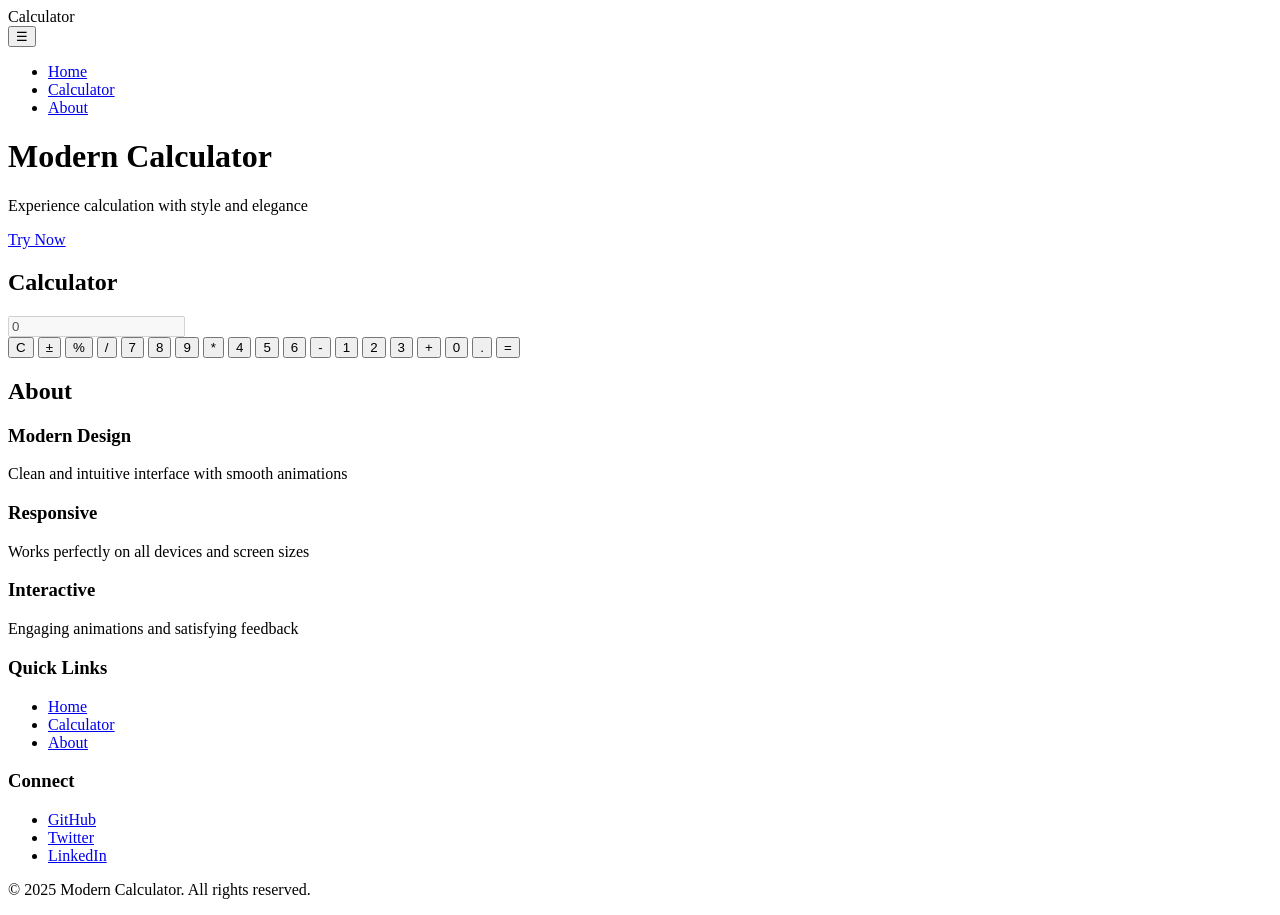
==== index.html @ ce49ef27 "added index.html" ====
<!DOCTYPE html>
<html lang="en">
<head>
    <meta charset="UTF-8">
    <meta name="viewport" content="width=device-width, initial-scale=1.0, maximum-scale=1.0, user-scalable=no">
    <meta name="theme-color" content="#6366f1">
    <meta name="apple-mobile-web-app-capable" content="yes">
    <meta name="apple-mobile-web-app-status-bar-style" content="black-translucent">
    <meta name="description" content="A modern, interactive calculator tool with beautiful animations and responsive design">
    <meta name="keywords" content="calculator, modern design, interactive, animations, responsive">
    <meta property="og:title" content="Modern Interactive Calculator">
    <meta property="og:description" content="Experience a beautifully designed calculator with smooth animations">
    <meta property="og:type" content="website">
    <link rel="stylesheet" href="styles.css">
    <link rel="preconnect" href="https://fonts.googleapis.com">
    <link rel="preconnect" href="https://fonts.gstatic.com" crossorigin>
    <link href="https://fonts.googleapis.com/css2?family=Poppins:wght@400;500;600;700&display=swap" rel="stylesheet">
    <title>Modern Interactive Calculator</title>
</head>
<body>
    <!-- Navigation -->
    <nav class="sticky-nav fade-in">
        <div class="logo">Calculator</div>
        <button class="menu-toggle" aria-label="Toggle menu">☰</button>
        <ul class="nav-links">
            <li><a href="#home">Home</a></li>
            <li><a href="#calculator">Calculator</a></li>
            <li><a href="#about">About</a></li>
        </ul>
    </nav>

    <!-- Hero Section -->
    <header id="home" class="hero">
        <div class="hero-content">
            <h1 class="fade-in">Modern Calculator</h1>
            <p class="fade-in">Experience calculation with style and elegance</p>
            <a href="#calculator" class="cta-button scale-in">Try Now</a>
        </div>
        <div class="hero-shapes"></div>
    </header>

    <!-- Calculator Section -->
    <section id="calculator" class="tool-section">
        <div class="section-container">
            <h2 class="fade-in">Calculator</h2>
            <div class="calculator scale-in">
                <input type="text" id="display" disabled value="0">
                <div class="buttons">
                    <button class="operator">C</button>
                    <button class="operator">±</button>
                    <button class="operator">%</button>
                    <button class="operator">/</button>
                    <button>7</button>
                    <button>8</button>
                    <button>9</button>
                    <button class="operator">*</button>
                    <button>4</button>
                    <button>5</button>
                    <button>6</button>
                    <button class="operator">-</button>
                    <button>1</button>
                    <button>2</button>
                    <button>3</button>
                    <button class="operator">+</button>
                    <button class="span-2">0</button>
                    <button>.</button>
                    <button class="operator">=</button>
                </div>
            </div>
        </div>
    </section>

    <!-- About Section -->
    <section id="about" class="about-section">
        <div class="section-container">
            <h2 class="fade-in">About</h2>
            <div class="features">
                <div class="feature-card scale-in">
                    <h3>Modern Design</h3>
                    <p>Clean and intuitive interface with smooth animations</p>
                </div>
                <div class="feature-card scale-in">
                    <h3>Responsive</h3>
                    <p>Works perfectly on all devices and screen sizes</p>
                </div>
                <div class="feature-card scale-in">
                    <h3>Interactive</h3>
                    <p>Engaging animations and satisfying feedback</p>
                </div>
            </div>
        </div>
    </section>

    <!-- Footer -->
    <footer class="footer">
        <div class="footer-content">
            <div class="footer-section fade-in">
                <h3>Quick Links</h3>
                <ul>
                    <li><a href="#home">Home</a></li>
                    <li><a href="#calculator">Calculator</a></li>
                    <li><a href="#about">About</a></li>
                </ul>
            </div>
            <div class="footer-section fade-in">
                <h3>Connect</h3>
                <ul class="social-links">
                    <li><a href="#" aria-label="GitHub">GitHub</a></li>
                    <li><a href="#" aria-label="Twitter">Twitter</a></li>
                    <li><a href="#" aria-label="LinkedIn">LinkedIn</a></li>
                </ul>
            </div>
        </div>
        <div class="copyright fade-in">
            <p>&copy; 2025 Modern Calculator. All rights reserved.</p>
        </div>
    </footer>

    <script src="script.js"></script>
</body>
</html>
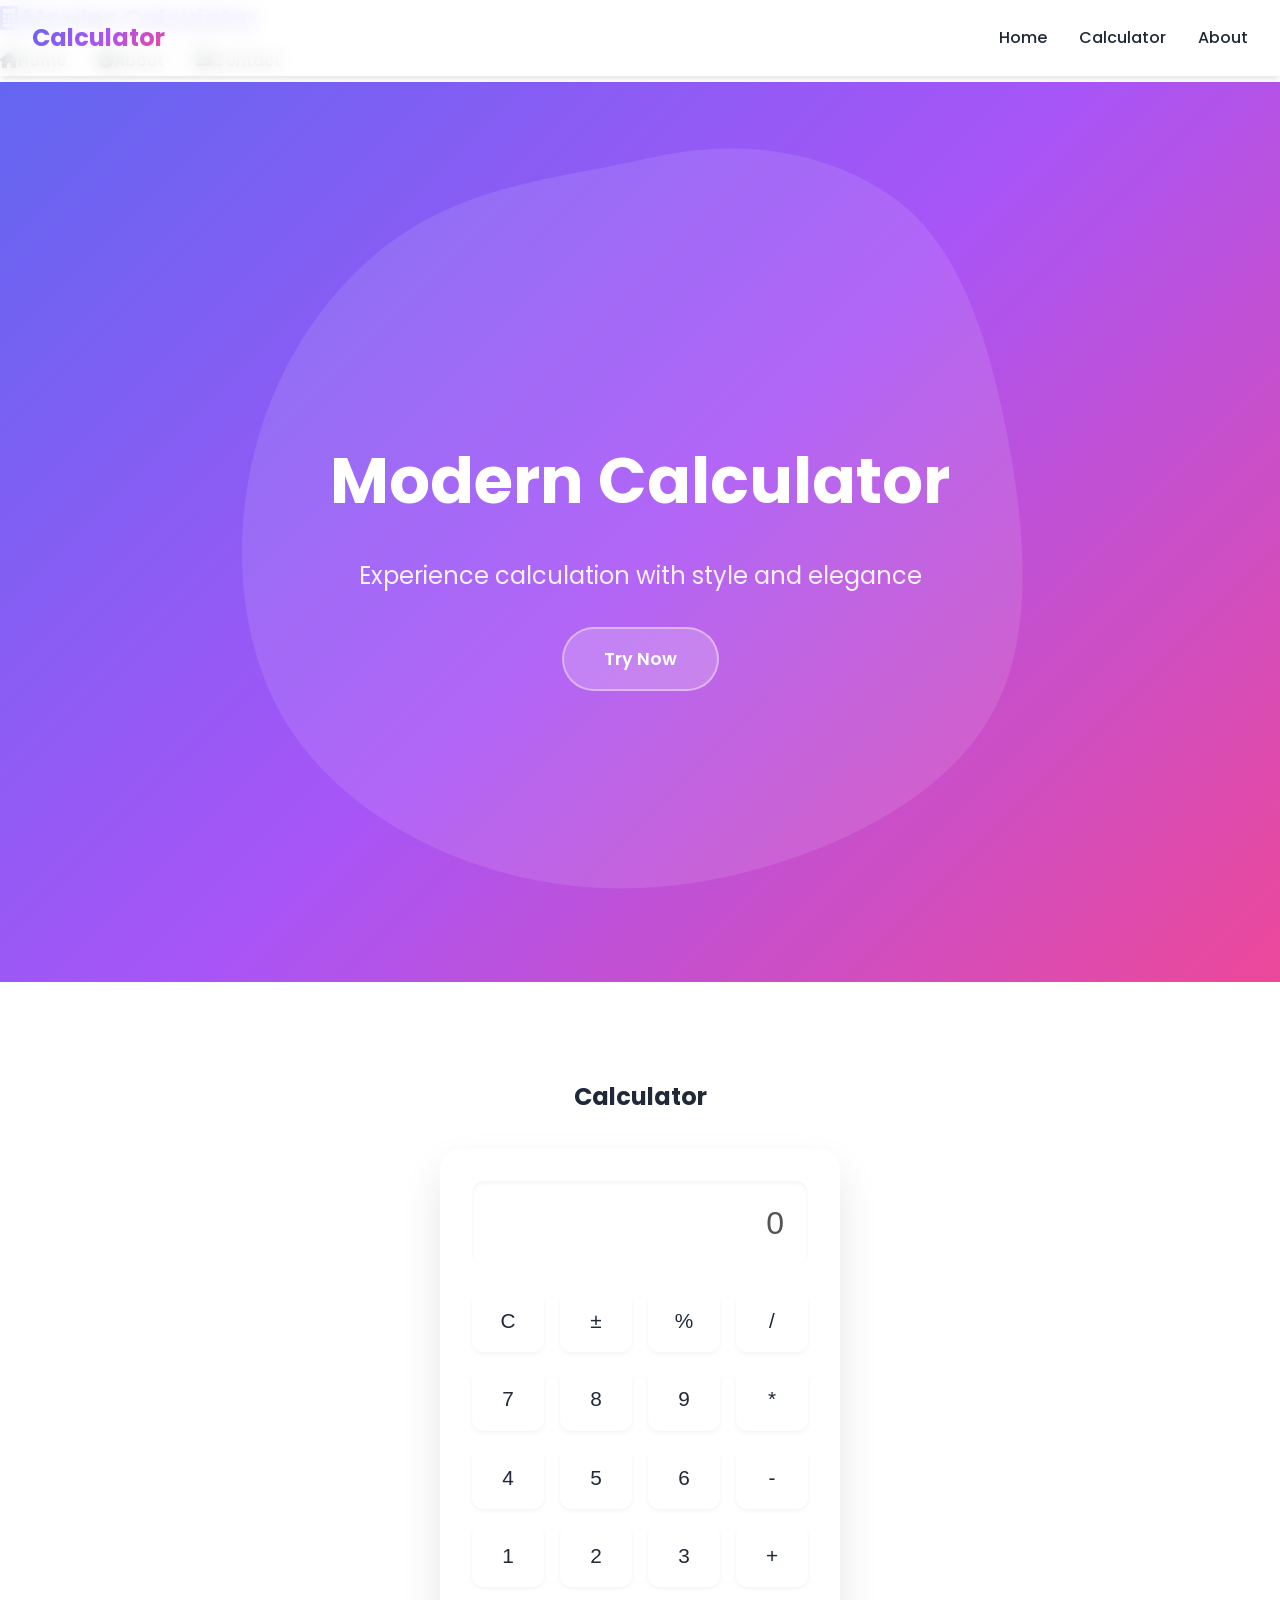
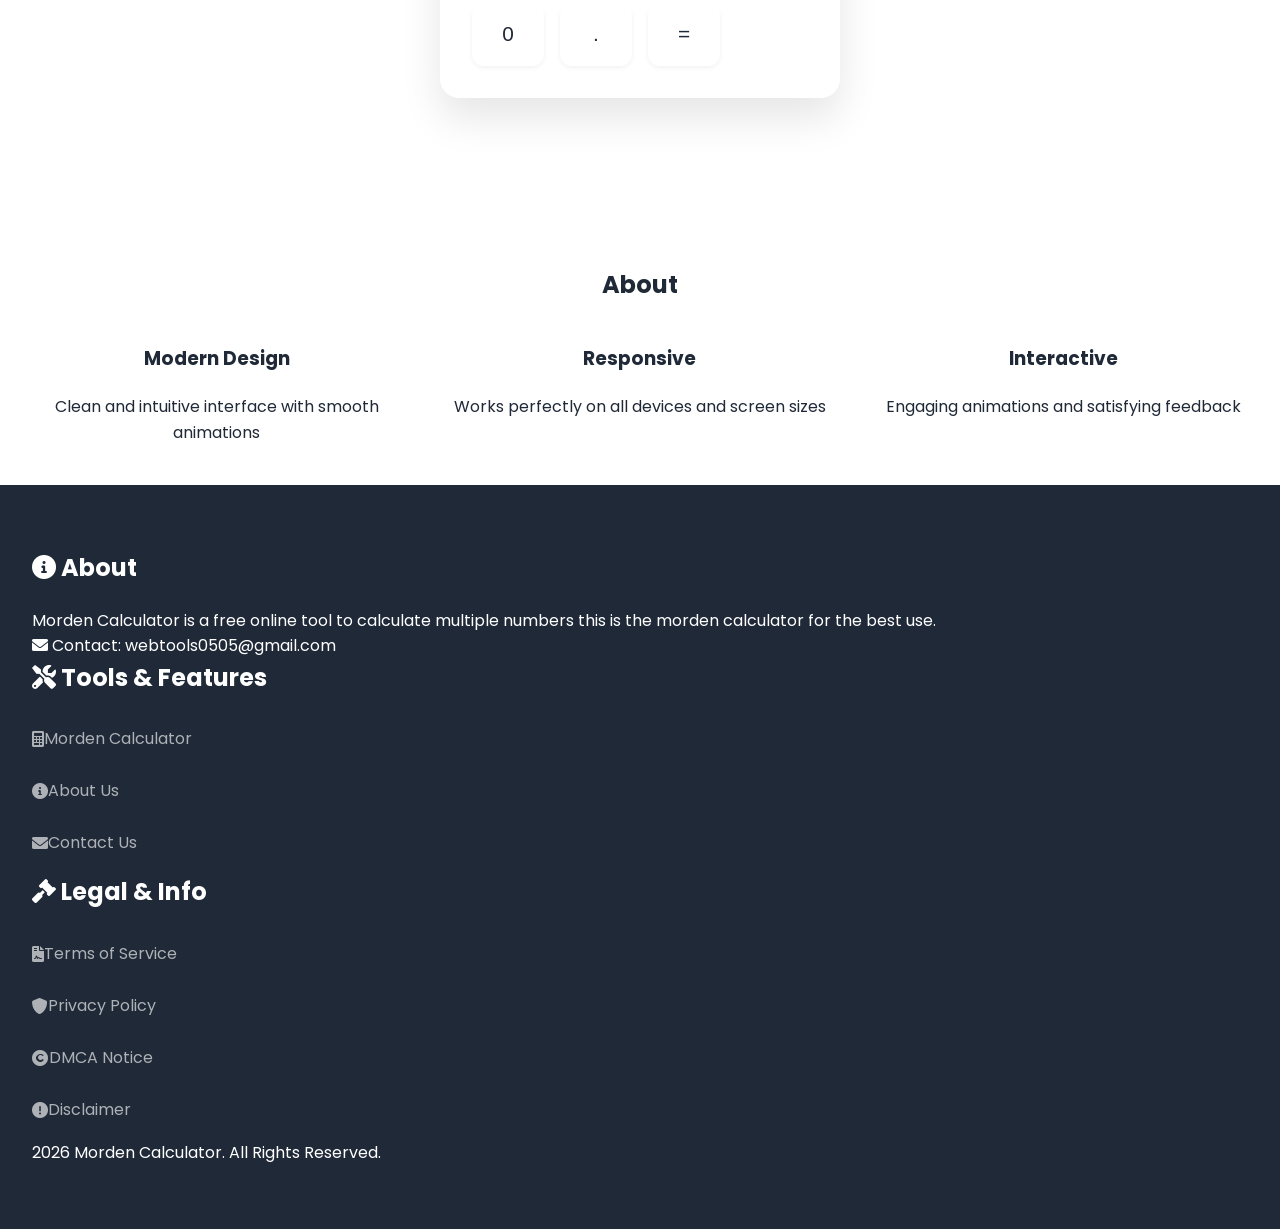
==== commit ee291cc9: "added index.html" ====
--- a/index.html
+++ b/index.html
@@ -2,22 +2,27 @@
 <html lang="en">
 <head>
     <meta charset="UTF-8">
-    <meta name="viewport" content="width=device-width, initial-scale=1.0, maximum-scale=1.0, user-scalable=no">
-    <meta name="theme-color" content="#6366f1">
-    <meta name="apple-mobile-web-app-capable" content="yes">
-    <meta name="apple-mobile-web-app-status-bar-style" content="black-translucent">
-    <meta name="description" content="A modern, interactive calculator tool with beautiful animations and responsive design">
-    <meta name="keywords" content="calculator, modern design, interactive, animations, responsive">
-    <meta property="og:title" content="Modern Interactive Calculator">
-    <meta property="og:description" content="Experience a beautifully designed calculator with smooth animations">
-    <meta property="og:type" content="website">
+    <meta name="viewport" content="width=device-width, initial-scale=1.0">
+    <title>Morden Calculator</title>
     <link rel="stylesheet" href="styles.css">
-    <link rel="preconnect" href="https://fonts.googleapis.com">
-    <link rel="preconnect" href="https://fonts.gstatic.com" crossorigin>
-    <link href="https://fonts.googleapis.com/css2?family=Poppins:wght@400;500;600;700&display=swap" rel="stylesheet">
-    <title>Modern Interactive Calculator</title>
+    <link href="https://fonts.googleapis.com/css2?family=Poppins:wght@300;400;500;600;700&display=swap" rel="stylesheet">
+    <link rel="stylesheet" href="https://cdnjs.cloudflare.com/ajax/libs/font-awesome/6.0.0/css/all.min.css">
 </head>
 <body>
+    <header class="main-header">
+        <nav class="nav-container">
+            <div class="logo">
+                <i class="fas fa-calculator"></i>
+                <span>Morden Calculator</span>
+            </div>
+            <ul class="nav-links">
+                <li><a href="index.html" class="active"><i class="fas fa-home"></i> Home</a></li>
+                <li><a href="about.html"><i class="fas fa-info-circle"></i> About</a></li>
+                <li><a href="contact.html"><i class="fas fa-envelope"></i> Contact</a></li>
+            </ul>
+        </nav>
+    </header>
+
     <!-- Navigation -->
     <nav class="sticky-nav fade-in">
         <div class="logo">Calculator</div>
@@ -91,31 +96,38 @@
         </div>
     </section>
 
-    <!-- Footer -->
-    <footer class="footer">
-        <div class="footer-content">
-            <div class="footer-section fade-in">
-                <h3>Quick Links</h3>
+    <footer>
+        <div class="footer-container">
+            <div class="footer-section">
+                <h2><i class="fas fa-info-circle"></i> About</h2>
+                <p>Morden Calculator is a free online tool to calculate multiple numbers this is the morden calculator for the best use.</p>
+                <p><i class="fas fa-envelope"></i> Contact: webtools0505@gmail.com</p>
+            </div>
+            <div class="footer-section">
+                <h2><i class="fas fa-tools"></i> Tools & Features</h2>
                 <ul>
-                    <li><a href="#home">Home</a></li>
-                    <li><a href="#calculator">Calculator</a></li>
-                    <li><a href="#about">About</a></li>
+                    <li><a href="index.html"><i class="fas fa-calculator"></i> Morden Calculator</a></li>
+                    <li><a href="about.html"><i class="fas fa-info-circle"></i> About Us</a></li>
+                    <li><a href="contact.html"><i class="fas fa-envelope"></i> Contact Us</a></li>
                 </ul>
             </div>
-            <div class="footer-section fade-in">
-                <h3>Connect</h3>
-                <ul class="social-links">
-                    <li><a href="#" aria-label="GitHub">GitHub</a></li>
-                    <li><a href="#" aria-label="Twitter">Twitter</a></li>
-                    <li><a href="#" aria-label="LinkedIn">LinkedIn</a></li>
+            <div class="footer-section">
+                <h2><i class="fas fa-gavel"></i> Legal & Info</h2>
+                <ul>
+                    <li><a href="terms.html"><i class="fas fa-file-contract"></i> Terms of Service</a></li>
+                    <li><a href="privacy.html"><i class="fas fa-shield-alt"></i> Privacy Policy</a></li>
+                    <li><a href="dmca.html"><i class="fas fa-copyright"></i> DMCA Notice</a></li>
+                    <li><a href="disclaimer.html"><i class="fas fa-exclamation-circle"></i> Disclaimer</a></li>
                 </ul>
             </div>
         </div>
-        <div class="copyright fade-in">
-            <p>&copy; 2025 Modern Calculator. All rights reserved.</p>
+        <div class="footer-bottom">
+            <p>  <span id="year"></span> Morden Calculator. All Rights Reserved.</p>
         </div>
     </footer>
-
+    <script>
+        document.getElementById('year').textContent = new Date().getFullYear();
+    </script>
     <script src="script.js"></script>
 </body>
 </html>
--- a/styles.css
+++ b/styles.css
@@ -0,0 +1,621 @@
+/* General Styles */
+body {
+    font-family: 'Poppins', sans-serif;
+    margin: 0;
+    padding: 0;
+    line-height: 1.6;
+    color: #333;
+    overflow-x: hidden;
+}
+
+section {
+    padding: 40px 20px;
+    scroll-margin-top: 60px;
+}
+
+h1, h2, h3 {
+    margin-bottom: 20px;
+}
+
+/* Hero Section */
+.hero {
+    background: linear-gradient(135deg, #1a2a6c, #b21f1f, #fdbb2d);
+    color: white;
+    text-align: center;
+    padding: 60px 20px;
+}
+
+.hero h1 {
+    font-size: 2.5rem;
+    margin-bottom: 15px;
+}
+
+.hero p {
+    font-size: 1.2rem;
+    opacity: 0.9;
+}
+
+/* Calculator Section */
+.tool-section {
+    background: #f5f5f5;
+    text-align: center;
+}
+
+.calculator {
+    background: white;
+    padding: 20px;
+    border-radius: 10px;
+    box-shadow: 0 4px 6px rgba(0, 0, 0, 0.1);
+    max-width: 350px;
+    margin: 0 auto;
+}
+
+.calculator input {
+    width: 100%;
+    padding: 15px;
+    font-size: 1.5rem;
+    text-align: right;
+    border: 1px solid #ddd;
+    border-radius: 5px;
+    margin-bottom: 15px;
+}
+
+.buttons {
+    display: grid;
+    grid-template-columns: repeat(4, 1fr);
+    gap: 10px;
+}
+
+.buttons button {
+    padding: 15px;
+    font-size: 1.2rem;
+    border: none;
+    border-radius: 5px;
+    background: #f0f0f0;
+    cursor: pointer;
+    transition: background 0.3s;
+}
+
+.buttons button:hover {
+    background: #e0e0e0;
+}
+
+/* About Section */
+.about-section {
+    background: white;
+    text-align: center;
+}
+
+.about-content {
+    max-width: 800px;
+    margin: 0 auto;
+}
+
+.features {
+    display: grid;
+    grid-template-columns: repeat(auto-fit, minmax(250px, 1fr));
+    gap: 30px;
+    margin-top: 40px;
+}
+
+.feature {
+    padding: 20px;
+    background: #f9f9f9;
+    border-radius: 10px;
+    box-shadow: 0 2px 4px rgba(0, 0, 0, 0.05);
+}
+
+/* Contact Section */
+.contact-section {
+    background: #f5f5f5;
+    text-align: center;
+}
+
+.contact-content {
+    max-width: 600px;
+    margin: 0 auto;
+}
+
+.contact-info {
+    background: white;
+    padding: 30px;
+    border-radius: 10px;
+    box-shadow: 0 2px 4px rgba(0, 0, 0, 0.05);
+}
+
+.contact-details {
+    text-align: left;
+    margin-top: 20px;
+}
+
+.contact-details p {
+    margin: 10px 0;
+}
+
+/* Footer */
+.footer {
+    background: #333;
+    color: white;
+    padding: 40px 20px 20px;
+}
+
+.footer-content {
+    display: grid;
+    grid-template-columns: repeat(auto-fit, minmax(200px, 1fr));
+    gap: 40px;
+    max-width: 1200px;
+    margin: 0 auto;
+}
+
+.footer-section h3 {
+    color: #fff;
+    margin-bottom: 15px;
+}
+
+.footer-section ul {
+    list-style: none;
+    padding: 0;
+}
+
+.footer-section ul li {
+    margin-bottom: 10px;
+}
+
+.footer-section ul li a {
+    color: #fff;
+    text-decoration: none;
+    opacity: 0.8;
+    transition: opacity 0.3s;
+}
+
+.footer-section ul li a:hover {
+    opacity: 1;
+}
+
+.copyright {
+    text-align: center;
+    margin-top: 40px;
+    padding-top: 20px;
+    border-top: 1px solid rgba(255, 255, 255, 0.1);
+}
+
+/* Mobile Specific Styles */
+@media (max-width: 768px) {
+    .hero h1 {
+        font-size: 2rem;
+    }
+    
+    .hero p {
+        font-size: 1rem;
+    }
+    
+    section {
+        padding: 30px 15px;
+    }
+    
+    .features {
+        grid-template-columns: 1fr;
+        gap: 20px;
+    }
+    
+    .calculator {
+        width: 100%;
+        padding: 15px;
+    }
+    
+    .buttons button {
+        padding: 12px;
+        font-size: 1.1rem;
+        min-height: 44px;
+    }
+    
+    .footer-content {
+        grid-template-columns: 1fr;
+        text-align: center;
+        gap: 30px;
+    }
+    
+    .contact-details {
+        text-align: center;
+    }
+}
+
+/* Accessibility Improvements */
+button, a {
+    min-height: 44px;
+    min-width: 44px;
+    display: inline-flex;
+    align-items: center;
+    justify-content: center;
+}
+
+/* Animation */
+@keyframes fadeIn {
+    from {
+        opacity: 0;
+        transform: translateY(20px);
+    }
+    to {
+        opacity: 1;
+        transform: translateY(0);
+    }
+}
+
+section {
+    animation: fadeIn 0.6s ease-out;
+}
+
+/* Modern CSS Reset and Base Styles */
+:root {
+    --primary-gradient: linear-gradient(135deg, #6366f1, #a855f7, #ec4899);
+    --secondary-gradient: linear-gradient(135deg, #3b82f6, #14b8a6);
+    --text-primary: #1f2937;
+    --text-secondary: #4b5563;
+    --background: #ffffff;
+    --card-bg: rgba(255, 255, 255, 0.9);
+    --nav-bg: rgba(255, 255, 255, 0.8);
+}
+
+* {
+    margin: 0;
+    padding: 0;
+    box-sizing: border-box;
+}
+
+html {
+    scroll-behavior: smooth;
+    font-size: 16px;
+}
+
+body {
+    font-family: 'Poppins', sans-serif;
+    line-height: 1.6;
+    color: var(--text-primary);
+    background-color: var(--background);
+    overflow-x: hidden;
+}
+
+/* Modern Navigation */
+.sticky-nav {
+    position: fixed;
+    top: 0;
+    width: 100%;
+    background: var(--nav-bg);
+    backdrop-filter: blur(10px);
+    padding: 1rem 2rem;
+    z-index: 1000;
+    display: flex;
+    justify-content: space-between;
+    align-items: center;
+    box-shadow: 0 4px 6px -1px rgba(0, 0, 0, 0.1);
+    transition: all 0.3s ease;
+}
+
+.logo {
+    font-size: 1.5rem;
+    font-weight: 700;
+    background: var(--primary-gradient);
+    -webkit-background-clip: text;
+    background-clip: text;
+    -webkit-text-fill-color: transparent;
+    animation: gradientFlow 8s linear infinite;
+}
+
+.menu-toggle {
+    display: none;
+    background: none;
+    border: none;
+    font-size: 1.5rem;
+    color: var(--text-primary);
+    cursor: pointer;
+    z-index: 1000;
+}
+
+.nav-links {
+    display: flex;
+    gap: 2rem;
+    list-style: none;
+    margin: 0;
+    padding: 0;
+}
+
+.nav-links a {
+    color: var(--text-primary);
+    text-decoration: none;
+    font-weight: 500;
+    position: relative;
+    padding: 0.5rem 0;
+}
+
+.nav-links a::after {
+    content: '';
+    position: absolute;
+    bottom: 0;
+    left: 0;
+    width: 0;
+    height: 2px;
+    background: var(--primary-gradient);
+    transition: width 0.3s ease;
+}
+
+.nav-links a:hover::after {
+    width: 100%;
+}
+
+/* Hero Section */
+.hero {
+    min-height: 100vh;
+    padding: 8rem 2rem 4rem;
+    background: var(--primary-gradient);
+    display: flex;
+    flex-direction: column;
+    justify-content: center;
+    align-items: center;
+    text-align: center;
+    position: relative;
+    overflow: hidden;
+}
+
+.hero::before {
+    content: '';
+    position: absolute;
+    top: 0;
+    left: 0;
+    width: 100%;
+    height: 100%;
+    background: url('data:image/svg+xml,<svg viewBox="0 0 200 200" xmlns="http://www.w3.org/2000/svg"><path fill="rgba(255, 255, 255, 0.1)" d="M47.5,-61.5C59.2,-52.9,64.7,-35.4,68.1,-17.5C71.5,0.4,72.8,18.8,65.8,32.5C58.8,46.2,43.4,55.3,27.4,60.7C11.4,66.1,-5.2,67.8,-22.1,63.9C-39,60,-56.2,50.4,-65.4,35.5C-74.6,20.6,-75.8,0.4,-70.8,-17.1C-65.8,-34.6,-54.5,-49.4,-40.7,-57.2C-26.8,-65,-13.4,-65.8,2.9,-69.5C19.2,-73.2,35.8,-70.1,47.5,-61.5Z" transform="translate(100 100)" /></svg>') no-repeat center center;
+    background-size: 120% 120%;
+    animation: morphBackground 20s ease-in-out infinite;
+    z-index: 0;
+}
+
+.hero h1 {
+    font-size: 4rem;
+    font-weight: 700;
+    color: white;
+    margin-bottom: 1.5rem;
+    position: relative;
+    z-index: 1;
+    opacity: 0;
+    transform: translateY(30px);
+    animation: fadeInUp 1s ease forwards;
+}
+
+.hero p {
+    font-size: 1.5rem;
+    color: rgba(255, 255, 255, 0.9);
+    margin-bottom: 2rem;
+    position: relative;
+    z-index: 1;
+    opacity: 0;
+    transform: translateY(30px);
+    animation: fadeInUp 1s ease forwards 0.3s;
+}
+
+.cta-button {
+    display: inline-block;
+    padding: 1rem 2.5rem;
+    font-size: 1.1rem;
+    font-weight: 600;
+    color: white;
+    background: rgba(255, 255, 255, 0.2);
+    border: 2px solid rgba(255, 255, 255, 0.4);
+    border-radius: 50px;
+    text-decoration: none;
+    transition: all 0.3s ease;
+    position: relative;
+    z-index: 1;
+    overflow: hidden;
+    opacity: 0;
+    transform: translateY(30px);
+    animation: fadeInUp 1s ease forwards 0.6s;
+}
+
+.cta-button:hover {
+    background: rgba(255, 255, 255, 0.3);
+    transform: translateY(-2px);
+    box-shadow: 0 10px 20px rgba(0, 0, 0, 0.2);
+}
+
+/* Calculator Section */
+.tool-section {
+    padding: 6rem 2rem;
+    background: var(--background);
+    position: relative;
+}
+
+.calculator {
+    max-width: 400px;
+    margin: 2rem auto;
+    background: var(--card-bg);
+    padding: 2rem;
+    border-radius: 20px;
+    box-shadow: 0 20px 40px rgba(0, 0, 0, 0.1);
+    backdrop-filter: blur(10px);
+    transform: translateY(50px);
+    opacity: 0;
+    transition: all 0.6s ease;
+}
+
+.calculator.visible {
+    transform: translateY(0);
+    opacity: 1;
+}
+
+.calculator input {
+    width: 100%;
+    padding: 1.5rem;
+    font-size: 2rem;
+    text-align: right;
+    background: rgba(255, 255, 255, 0.9);
+    border: none;
+    border-radius: 12px;
+    margin-bottom: 1.5rem;
+    box-shadow: inset 0 2px 4px rgba(0, 0, 0, 0.05);
+}
+
+.buttons {
+    display: grid;
+    grid-template-columns: repeat(4, 1fr);
+    gap: 1rem;
+}
+
+.buttons button {
+    padding: 1.2rem;
+    font-size: 1.3rem;
+    border: none;
+    border-radius: 12px;
+    background: white;
+    color: var(--text-primary);
+    cursor: pointer;
+    transition: all 0.3s ease;
+    box-shadow: 0 2px 4px rgba(0, 0, 0, 0.05);
+}
+
+.buttons button:hover {
+    transform: translateY(-2px);
+    box-shadow: 0 4px 8px rgba(0, 0, 0, 0.1);
+    background: var(--secondary-gradient);
+    color: white;
+}
+
+/* Footer */
+footer {
+    background: var(--text-primary);
+    color: white;
+    padding: 4rem 2rem;
+}
+
+.footer-section {
+    opacity: 0;
+    transform: translateY(30px);
+    animation: fadeInUp 1s ease forwards;
+}
+
+.footer-section h3 {
+    color: white;
+    margin-bottom: 1rem;
+}
+
+.footer-section ul {
+    list-style: none;
+}
+
+.footer-section ul li {
+    margin-bottom: 0.5rem;
+}
+
+.footer-section ul li a {
+    color: rgba(255, 255, 255, 0.8);
+    text-decoration: none;
+    transition: color 0.3s ease;
+}
+
+.footer-section ul li a:hover {
+    color: white;
+}
+
+/* Animations */
+@keyframes fadeInUp {
+    from {
+        opacity: 0;
+        transform: translateY(30px);
+    }
+    to {
+        opacity: 1;
+        transform: translateY(0);
+    }
+}
+
+@keyframes gradientFlow {
+    0% {
+        background-position: 0% 50%;
+    }
+    50% {
+        background-position: 100% 50%;
+    }
+    100% {
+        background-position: 0% 50%;
+    }
+}
+
+@keyframes morphBackground {
+    0% {
+        transform: scale(1) translate(0, 0);
+    }
+    50% {
+        transform: scale(1.1) translate(-1%, 1%);
+    }
+    100% {
+        transform: scale(1) translate(0, 0);
+    }
+}
+
+/* Mobile Responsive Design */
+@media (max-width: 768px) {
+    .hero h1 {
+        font-size: 2.5rem;
+    }
+
+    .hero p {
+        font-size: 1.2rem;
+    }
+
+    .calculator {
+        margin: 1rem;
+        padding: 1.5rem;
+    }
+
+    .buttons button {
+        padding: 1rem;
+        font-size: 1.1rem;
+    }
+
+    .menu-toggle {
+        display: block;
+    }
+
+    .nav-links {
+        position: fixed;
+        top: 0;
+        right: -100%;
+        height: 100vh;
+        width: 80%;
+        max-width: 300px;
+        background: var(--nav-bg);
+        backdrop-filter: blur(10px);
+        flex-direction: column;
+        justify-content: center;
+        align-items: center;
+        transition: right 0.3s ease;
+        padding: 2rem;
+        gap: 1.5rem;
+    }
+
+    .nav-links.active {
+        right: 0;
+    }
+}
+
+/* Intersection Observer Animation Classes */
+.fade-in {
+    opacity: 0;
+    transform: translateY(30px);
+    transition: all 0.6s ease;
+}
+
+.fade-in.visible {
+    opacity: 1;
+    transform: translateY(0);
+}
+
+.scale-in {
+    opacity: 0;
+    transform: scale(0.9);
+    transition: all 0.6s ease;
+}
+
+.scale-in.visible {
+    opacity: 1;
+    transform: scale(1);
+}
